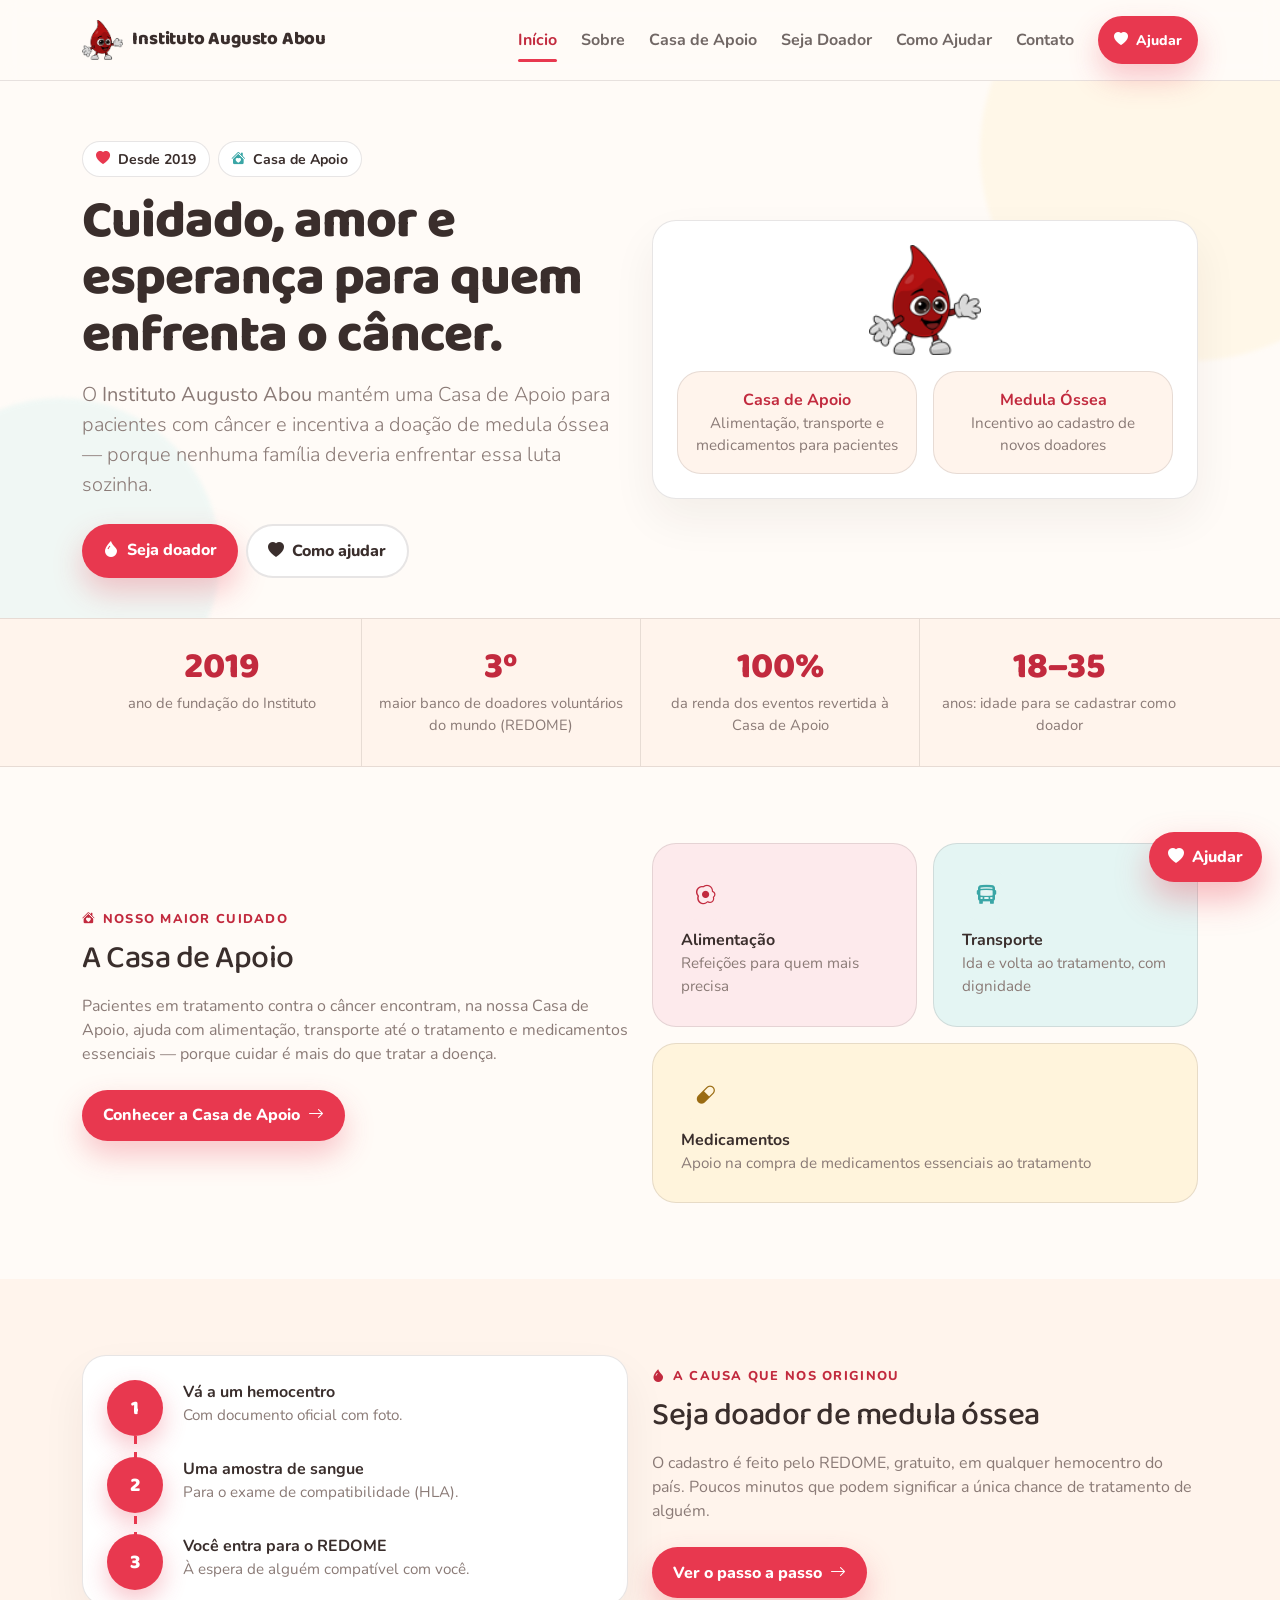
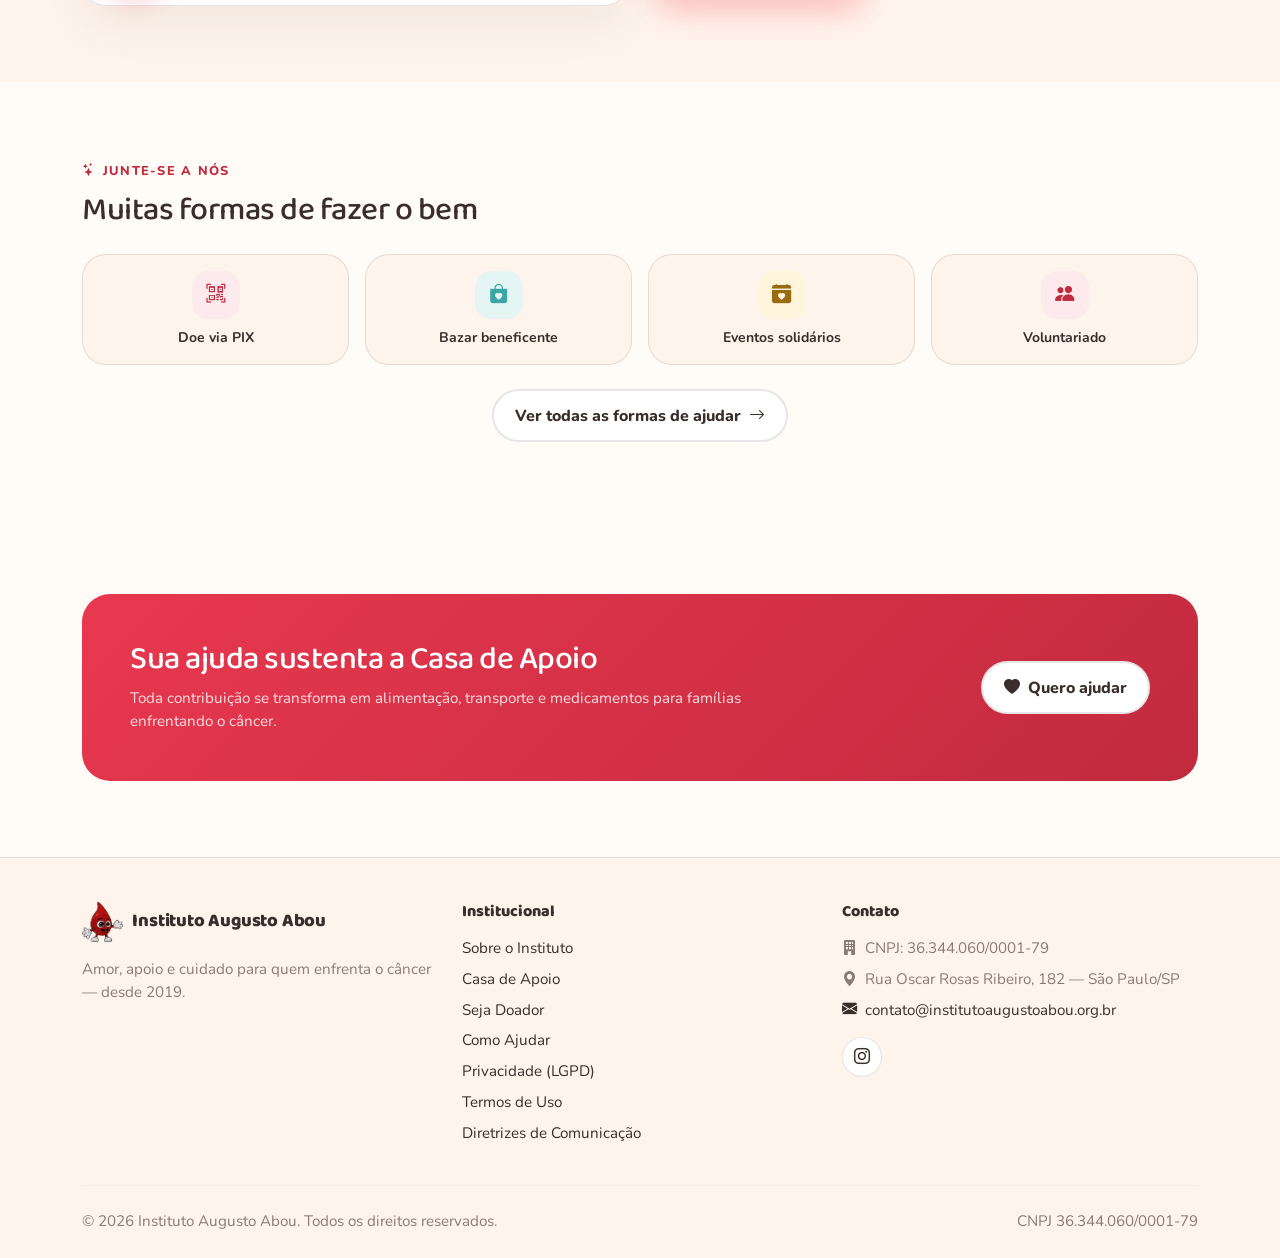
==== index.html @ c19d0eb8 "feat: site institucional do zero com identidade visual própria Site completamente novo (não é a revi" ====
<!doctype html>
<html lang="pt-br">
<head>
  <meta charset="utf-8" />
  <meta name="viewport" content="width=device-width, initial-scale=1" />

  <title>Instituto Augusto Abou — Amor e Apoio na Luta Contra o Câncer</title>
  <meta name="description" content="Instituto Augusto Abou: Casa de Apoio, incentivo à doação de medula óssea e ações solidárias para quem enfrenta o câncer. Desde 2019, transformando cuidado em esperança." />
  <meta name="theme-color" content="#E8384F" />
  <link rel="canonical" href="https://institutoaugustoabou.org.br/" />

  <meta property="og:title" content="Instituto Augusto Abou" />
  <meta property="og:description" content="Amor, apoio e cuidado para quem enfrenta o câncer. Conheça a Casa de Apoio e seja um doador de medula óssea." />
  <meta property="og:type" content="website" />
  <meta property="og:image" content="assets/img/mascote.png" />
  <meta property="og:locale" content="pt_BR" />

  <link rel="icon" href="assets/img/mascote.png" type="image/png" />

  <link rel="preconnect" href="https://fonts.googleapis.com">
  <link rel="preconnect" href="https://fonts.gstatic.com" crossorigin>
  <link href="https://fonts.googleapis.com/css2?family=Baloo+2:wght@600;700;800&family=Nunito:wght@400;600;700;800&display=swap" rel="stylesheet">

  <link href="https://cdn.jsdelivr.net/npm/bootstrap@5.3.3/dist/css/bootstrap.min.css" rel="stylesheet"/>
  <link rel="stylesheet" href="https://cdn.jsdelivr.net/npm/bootstrap-icons@1.11.3/font/bootstrap-icons.min.css">
  <link rel="stylesheet" href="assets/css/styles.css" />

  <script type="application/ld+json">
  {
    "@context":"https://schema.org",
    "@type":"NGO",
    "name":"Instituto Augusto Abou",
    "identifier":"CNPJ 36.344.060/0001-79",
    "description":"Instituto dedicado ao apoio de pacientes com câncer e à conscientização sobre doação de medula óssea.",
    "foundingDate":"2019-11-23",
    "address":{
      "@type":"PostalAddress",
      "streetAddress":"Rua Oscar Rosas Ribeiro, 182",
      "addressLocality":"São Paulo",
      "addressRegion":"SP",
      "addressCountry":"BR"
    },
    "email":"contato@institutoaugustoabou.org.br",
    "sameAs":["https://www.instagram.com/institutoaugustoabou/"]
  }
  </script>
</head>

<body data-page="home">
  <div data-include="nav"></div>

  <!-- HERO -->
  <header class="hero anchor">
    <div class="hero-blob" style="width:420px;height:420px;background:var(--accent-tint);top:-140px;right:-120px;"></div>
    <div class="hero-blob" style="width:320px;height:320px;background:var(--support-tint);bottom:-100px;left:-100px;"></div>
    <div class="container position-relative">
      <div class="row g-4 align-items-center">
        <div class="col-lg-6 reveal">
          <div class="d-flex flex-wrap gap-2 mb-3">
            <span class="pill"><i class="bi bi-heart-fill" style="color:var(--brand)"></i> Desde 2019</span>
            <span class="pill"><i class="bi bi-house-heart-fill" style="color:var(--support)"></i> Casa de Apoio</span>
          </div>

          <h1 class="display-headline mb-3">
            Cuidado, amor e esperança para quem enfrenta o câncer.
          </h1>

          <p class="lead lead-soft mb-4">
            O <b>Instituto Augusto Abou</b> mantém uma Casa de Apoio para pacientes com câncer e incentiva
            a doação de medula óssea — porque nenhuma família deveria enfrentar essa luta sozinha.
          </p>

          <div class="d-flex flex-wrap gap-2">
            <a class="btn btn-brand" href="seja-doador.html"><i class="bi bi-droplet-fill me-1"></i> Seja doador</a>
            <a class="btn btn-ghost" href="como-ajudar.html"><i class="bi bi-heart-fill me-1"></i> Como ajudar</a>
          </div>
        </div>

        <div class="col-lg-6 reveal">
          <div class="card-soft p-4 text-center">
            <img src="assets/img/mascote.png" alt="Mascote do Instituto Augusto Abou" style="height:110px;" class="mb-3">
            <div class="row g-3">
              <div class="col-6">
                <div class="card-tint p-3">
                  <div class="fw-bold" style="color:var(--brand-dark);">Casa de Apoio</div>
                  <div class="mini">Alimentação, transporte e medicamentos para pacientes</div>
                </div>
              </div>
              <div class="col-6">
                <div class="card-tint p-3">
                  <div class="fw-bold" style="color:var(--brand-dark);">Medula Óssea</div>
                  <div class="mini">Incentivo ao cadastro de novos doadores</div>
                </div>
              </div>
            </div>
          </div>
        </div>
      </div>
    </div>
  </header>

  <!-- STAT STRIP -->
  <section class="stat-strip">
    <div class="container">
      <div class="row g-0">
        <div class="col-6 col-md-3 stat-item reveal">
          <div class="stat-num">2019</div>
          <div class="stat-label">ano de fundação do Instituto</div>
        </div>
        <div class="col-6 col-md-3 stat-item stat-divider reveal">
          <div class="stat-num">3º</div>
          <div class="stat-label">maior banco de doadores voluntários do mundo (REDOME)</div>
        </div>
        <div class="col-6 col-md-3 stat-item stat-divider reveal">
          <div class="stat-num">100%</div>
          <div class="stat-label">da renda dos eventos revertida à Casa de Apoio</div>
        </div>
        <div class="col-6 col-md-3 stat-item stat-divider reveal">
          <div class="stat-num">18–35</div>
          <div class="stat-label">anos: idade para se cadastrar como doador</div>
        </div>
      </div>
    </div>
  </section>

  <!-- TEASER: CASA DE APOIO -->
  <section class="section anchor">
    <div class="container">
      <div class="row g-4 align-items-center">
        <div class="col-lg-6 reveal">
          <span class="eyebrow"><i class="bi bi-house-heart-fill"></i> Nosso maior cuidado</span>
          <h2 class="section-title h2 mb-3">A Casa de Apoio</h2>
          <p class="lead-soft mb-4">
            Pacientes em tratamento contra o câncer encontram, na nossa Casa de Apoio, ajuda com
            alimentação, transporte até o tratamento e medicamentos essenciais — porque cuidar é
            mais do que tratar a doença.
          </p>
          <a class="btn btn-brand" href="casa-de-apoio.html">Conhecer a Casa de Apoio <i class="bi bi-arrow-right ms-1"></i></a>
        </div>
        <div class="col-lg-6 reveal">
          <div class="row g-3">
            <div class="col-6">
              <div class="program-card tone-brand">
                <div class="iconbox mb-2"><i class="bi bi-egg-fried"></i></div>
                <div class="fw-bold">Alimentação</div>
                <div class="mini">Refeições para quem mais precisa</div>
              </div>
            </div>
            <div class="col-6">
              <div class="program-card tone-support">
                <div class="iconbox support mb-2"><i class="bi bi-bus-front-fill"></i></div>
                <div class="fw-bold">Transporte</div>
                <div class="mini">Ida e volta ao tratamento, com dignidade</div>
              </div>
            </div>
            <div class="col-12">
              <div class="program-card tone-accent">
                <div class="iconbox accent mb-2"><i class="bi bi-capsule"></i></div>
                <div class="fw-bold">Medicamentos</div>
                <div class="mini">Apoio na compra de medicamentos essenciais ao tratamento</div>
              </div>
            </div>
          </div>
        </div>
      </div>
    </div>
  </section>

  <!-- TEASER: SEJA DOADOR -->
  <section class="section anchor" style="background:var(--surface-soft);">
    <div class="container">
      <div class="row g-4 align-items-center">
        <div class="col-lg-6 order-lg-2 reveal">
          <span class="eyebrow"><i class="bi bi-droplet-fill"></i> A causa que nos originou</span>
          <h2 class="section-title h2 mb-3">Seja doador de medula óssea</h2>
          <p class="lead-soft mb-4">
            O cadastro é feito pelo REDOME, gratuito, em qualquer hemocentro do país. Poucos minutos
            que podem significar a única chance de tratamento de alguém.
          </p>
          <a class="btn btn-brand" href="seja-doador.html">Ver o passo a passo <i class="bi bi-arrow-right ms-1"></i></a>
        </div>
        <div class="col-lg-6 order-lg-1 reveal">
          <div class="card-soft p-4">
            <div class="timeline mb-0">
              <div class="timeline-step">
                <div class="timeline-num">1</div>
                <div class="fw-bold">Vá a um hemocentro</div>
                <div class="mini">Com documento oficial com foto.</div>
              </div>
              <div class="timeline-step">
                <div class="timeline-num">2</div>
                <div class="fw-bold">Uma amostra de sangue</div>
                <div class="mini">Para o exame de compatibilidade (HLA).</div>
              </div>
              <div class="timeline-step">
                <div class="timeline-num">3</div>
                <div class="fw-bold">Você entra para o REDOME</div>
                <div class="mini">À espera de alguém compatível com você.</div>
              </div>
            </div>
          </div>
        </div>
      </div>
    </div>
  </section>

  <!-- TEASER: COMO AJUDAR -->
  <section class="section anchor">
    <div class="container">
      <span class="eyebrow"><i class="bi bi-stars"></i> Junte-se a nós</span>
      <h2 class="section-title h2 mb-4">Muitas formas de fazer o bem</h2>
      <div class="row g-3">
        <div class="col-md-3 col-6 reveal">
          <div class="card-tint p-3 h-100 text-center">
            <div class="iconbox mx-auto mb-2"><i class="bi bi-qr-code-scan"></i></div>
            <div class="fw-bold small">Doe via PIX</div>
          </div>
        </div>
        <div class="col-md-3 col-6 reveal">
          <div class="card-tint p-3 h-100 text-center">
            <div class="iconbox support mx-auto mb-2"><i class="bi bi-bag-heart-fill"></i></div>
            <div class="fw-bold small">Bazar beneficente</div>
          </div>
        </div>
        <div class="col-md-3 col-6 reveal">
          <div class="card-tint p-3 h-100 text-center">
            <div class="iconbox accent mx-auto mb-2"><i class="bi bi-calendar-heart-fill"></i></div>
            <div class="fw-bold small">Eventos solidários</div>
          </div>
        </div>
        <div class="col-md-3 col-6 reveal">
          <div class="card-tint p-3 h-100 text-center">
            <div class="iconbox mx-auto mb-2"><i class="bi bi-people-fill"></i></div>
            <div class="fw-bold small">Voluntariado</div>
          </div>
        </div>
      </div>
      <div class="text-center mt-4 reveal">
        <a class="btn btn-ghost" href="como-ajudar.html">Ver todas as formas de ajudar <i class="bi bi-arrow-right ms-1"></i></a>
      </div>
    </div>
  </section>

  <!-- CTA -->
  <section class="section anchor">
    <div class="container">
      <div class="cta-banner reveal">
        <div class="row align-items-center g-4">
          <div class="col-lg-8">
            <h2 class="section-title h2 text-white mb-2">Sua ajuda sustenta a Casa de Apoio</h2>
            <p class="mini mb-0">Toda contribuição se transforma em alimentação, transporte e medicamentos para famílias enfrentando o câncer.</p>
          </div>
          <div class="col-lg-4 text-lg-end">
            <a class="btn btn-ghost" href="como-ajudar.html" style="background:#fff;"><i class="bi bi-heart-fill me-1"></i> Quero ajudar</a>
          </div>
        </div>
      </div>
    </div>
  </section>

  <a class="fab-support" href="como-ajudar.html"><i class="bi bi-heart-fill"></i> Ajudar</a>

  <div data-include="footer"></div>

  <script src="https://cdn.jsdelivr.net/npm/bootstrap@5.3.3/dist/js/bootstrap.bundle.min.js"></script>
  <script src="assets/js/include.js"></script>
  <script src="assets/js/main.js"></script>
</body>
</html>
---- assets/css/styles.css ----
:root{
  --bg: #FFFBF7;
  --surface: #FFFFFF;
  --surface-soft: #FFF4EC;
  --brand: #E8384F;
  --brand-dark: #C22A3E;
  --brand-tint: #FDEAEC;
  --support: #3AA6A6;
  --support-tint: #E4F5F3;
  --accent: #FFC24B;
  --accent-tint: #FFF4DC;
  --text: #3A2E2C;
  --muted: #8A7A76;
  --line: rgba(58,46,44,.12);
  --font-display: 'Baloo 2', 'Segoe UI', system-ui, sans-serif;
  --font-body: 'Nunito', 'Segoe UI', system-ui, sans-serif;
}

html{ scroll-behavior: smooth; }
html, body{ height: 100%; }
body{
  font-family: var(--font-body);
  background: var(--bg);
  color: var(--text);
}
h1,h2,h3,h4,h5,h6{ font-family: var(--font-display); font-weight: 700; }
a{ color: var(--brand-dark); }
::selection{ background: var(--accent-tint); }

/* Navbar */
.navbar{
  background: rgba(255,251,247,.88) !important;
  border-bottom: 1px solid var(--line);
  backdrop-filter: blur(10px);
}
.brand-lockup{ display:flex; align-items:center; gap:.6rem; text-decoration:none; }
.brand-lockup img{ height: 40px; }
.brand-lockup span{
  font-family: var(--font-display);
  font-weight: 800;
  font-size: 1.15rem;
  color: var(--text);
  letter-spacing: -.2px;
}
.navbar .nav-link{
  font-weight: 700;
  color: var(--text) !important;
  opacity: .72;
  position: relative;
}
.navbar .nav-link.active,
.navbar .nav-link:hover{ opacity: 1; color: var(--brand-dark) !important; }
.navbar .nav-link.active::after{
  content:"";
  position:absolute;
  left:.5rem; right:.5rem; bottom:-2px;
  height:3px; border-radius: 3px;
  background: var(--brand);
}
.navbar-toggler{ border-color: var(--line) !important; box-shadow:none !important; }

/* Layout helpers */
.anchor{ scroll-margin-top: 96px; }
.section{ padding: 76px 0; }
.section-title{ letter-spacing: -.5px; line-height: 1.15; }
.eyebrow{
  display:inline-flex; align-items:center; gap:.4rem;
  font-family: var(--font-body);
  font-weight: 800; font-size: .8rem;
  letter-spacing: .1em; text-transform: uppercase;
  color: var(--brand-dark);
  margin-bottom: .75rem;
}
.lead-soft{ color: var(--muted); }

/* Cards */
.card-soft{
  background: var(--surface);
  border: 1px solid var(--line);
  border-radius: 24px;
  box-shadow: 0 20px 45px rgba(58,30,20,.06);
}
.card-tint{
  background: var(--surface-soft);
  border: 1px solid var(--line);
  border-radius: 24px;
}
.mini{ color: var(--muted); font-size: .95rem; }
.hr-soft{ height:1px; background: var(--line); margin: 18px 0; }

.iconbox{
  width: 48px; height: 48px;
  display:flex; align-items:center; justify-content:center;
  border-radius: 16px;
  background: var(--brand-tint);
  color: var(--brand-dark);
  font-size: 1.2rem;
  flex: 0 0 auto;
}
.iconbox.support{ background: var(--support-tint); color: var(--support); }
.iconbox.accent{ background: var(--accent-tint); color: #9a6b12; }

/* Buttons */
.btn-brand{
  background: var(--brand);
  border: 0; color:#fff; font-weight: 800;
  border-radius: 999px; padding: .85rem 1.3rem;
  box-shadow: 0 14px 30px rgba(232,56,79,.28);
}
.btn-brand:hover{ background: var(--brand-dark); color:#fff; }
.btn-ghost{
  border-radius: 999px;
  border: 2px solid var(--line);
  background: var(--surface);
  color: var(--text); font-weight: 800;
  padding: .8rem 1.3rem;
}
.btn-ghost:hover{ border-color: var(--brand); color: var(--brand-dark); }
.btn-support{
  background: var(--support); border:0; color:#fff; font-weight:800;
  border-radius: 999px; padding: .85rem 1.3rem;
  box-shadow: 0 14px 30px rgba(58,166,166,.28);
}
.btn-support:hover{ filter: brightness(.95); color:#fff; }

/* Hero */
.hero{ padding: 60px 0 40px; position: relative; overflow: hidden; }
.hero-blob{
  position:absolute; z-index:0; border-radius: 50%;
  filter: blur(2px); opacity:.55;
}
.hero .display-headline{
  font-size: clamp(2.2rem, 4.6vw, 3.3rem);
  font-weight: 800; letter-spacing: -1px; line-height: 1.08;
}
.pill{
  display:inline-flex; align-items:center; gap:.5rem;
  padding: .4rem .8rem; border-radius: 999px;
  background: var(--surface); border: 1px solid var(--line);
  color: var(--text); font-weight:700; font-size: .88rem;
  white-space: nowrap;
}

/* Page hero (inner pages) */
.page-hero{ padding: 52px 0 40px; border-bottom: 1px solid var(--line); }
.page-hero h1{ font-size: clamp(1.9rem, 3.6vw, 2.6rem); }
.breadcrumb-mini{ color: var(--muted); font-size: .85rem; }
.breadcrumb-mini a{ color: var(--muted); text-decoration:none; }
.breadcrumb-mini a:hover{ color: var(--brand-dark); }

/* Stat strip */
.stat-strip{ background: var(--surface-soft); border-top:1px solid var(--line); border-bottom:1px solid var(--line); }
.stat-item{ text-align:center; padding: 30px 12px; }
.stat-num{ font-family: var(--font-display); font-weight: 800; font-size: 2.3rem; color: var(--brand-dark); line-height:1; }
.stat-label{ color: var(--muted); font-size: .92rem; margin-top: .4rem; }
.stat-divider{ border-left: 1px solid var(--line); }

/* Timeline */
.timeline{ position: relative; }
.timeline::before{
  content:""; position:absolute; left: 27px; top: 8px; bottom: 8px; width: 3px;
  background: repeating-linear-gradient(180deg, var(--brand) 0 8px, transparent 8px 16px);
  border-radius: 3px;
}
.timeline-step{ position: relative; padding-left: 76px; margin-bottom: 30px; }
.timeline-step:last-child{ margin-bottom: 0; }
.timeline-num{
  position:absolute; left:0; top:0; width: 56px; height: 56px; border-radius: 50%;
  display:flex; align-items:center; justify-content:center;
  background: var(--brand); font-family: var(--font-display); font-weight: 800; font-size: 1.25rem;
  color:#fff; box-shadow: 0 10px 24px rgba(232,56,79,.3);
}

/* Program cards (Casa de Apoio) */
.program-card{
  border-radius: 24px; padding: 28px; height:100%;
  border: 1px solid var(--line);
}
.program-card.tone-support{ background: var(--support-tint); }
.program-card.tone-brand{ background: var(--brand-tint); }
.program-card.tone-accent{ background: var(--accent-tint); }

/* Resource / external links */
.resource-link{
  display:flex; align-items:center; gap:.75rem;
  padding: 14px 16px; border-radius: 16px;
  border:1px solid var(--line); background: var(--surface);
  color: var(--text) !important; text-decoration:none !important;
  transition: border-color .15s ease, transform .15s ease;
}
.resource-link:hover{ border-color: var(--brand); transform: translateX(2px); }
.resource-link .bi-box-arrow-up-right{ margin-left:auto; color: var(--muted); }

/* CTA banner */
.cta-banner{
  border-radius: 28px; padding: 48px;
  background: linear-gradient(135deg, var(--brand), var(--brand-dark));
  color:#fff;
}
.cta-banner .mini{ color: rgba(255,255,255,.85); }
.cta-banner.tone-support{ background: linear-gradient(135deg, var(--support), #2c8484); }

/* Copy field */
.copy-field{
  display:flex; align-items:center; gap:.5rem;
  background: var(--surface-soft); border: 1px solid var(--line);
  border-radius: 14px; padding: .6rem .8rem;
}
.copy-field code{ color: var(--text); flex:1; word-break: break-all; font-size:.9rem; }
.copy-btn{
  border: 0; background: var(--brand); color:#fff;
  border-radius: 999px; padding: .4rem .9rem; font-size:.85rem; font-weight:800;
  flex: 0 0 auto;
}
.copy-btn:hover{ background: var(--brand-dark); }

/* Map */
.map-frame{ border-radius: 22px; overflow:hidden; border:1px solid var(--line); }
.map-frame iframe{ width:100%; height: 320px; border:0; display:block; }

/* Floating CTA */
.fab-support{
  position: fixed; right: 18px; bottom: 18px; z-index: 1030;
  display:inline-flex; align-items:center; gap:.5rem;
  padding: .8rem 1.2rem; border-radius: 999px;
  background: var(--brand); color:#fff; font-weight: 800; text-decoration:none;
  box-shadow: 0 16px 34px rgba(232,56,79,.35);
}
.fab-support:hover{ color:#fff; background: var(--brand-dark); }

/* Reveal on scroll */
.reveal{ opacity: 0; transform: translateY(16px); transition: opacity .55s ease, transform .55s ease; }
.reveal.in{ opacity: 1; transform: none; }

/* Footer */
footer{ border-top: 1px solid var(--line); padding: 44px 0 26px; background: var(--surface-soft); }
footer a{ color: var(--text); text-decoration: none; }
footer a:hover{ color: var(--brand-dark); text-decoration: underline; }
footer h6{ font-weight: 800; color: var(--text); font-family: var(--font-display); }
.footer-sep{ border-color: var(--line); }
.social-btn{
  width: 40px; height: 40px; display:flex; align-items:center; justify-content:center;
  border-radius: 999px; background: var(--surface); border: 1px solid var(--line); color: var(--text) !important;
}
.social-btn:hover{ background: var(--brand); border-color: var(--brand); color:#fff !important; }

/* Form controls */
.form-control, .form-select{
  background: var(--surface); border: 1px solid var(--line); color: var(--text);
  border-radius: 14px;
}
.form-control:focus, .form-select:focus{
  border-color: var(--brand); box-shadow: 0 0 0 .2rem var(--brand-tint); color: var(--text); background: var(--surface);
}
.form-control::placeholder{ color: var(--muted); }

/* Accordion */
.accordion-item{ background: transparent; border:0; margin-bottom: .75rem; }
.accordion-button{
  background: var(--surface); color: var(--text);
  border: 1px solid var(--line); border-radius: 16px !important;
  padding: 14px 18px; font-weight: 800;
}
.accordion-button:not(.collapsed){ background: var(--brand-tint); color: var(--brand-dark); box-shadow:none; }
.accordion-button:focus{ box-shadow:none; }
.accordion-body{
  background: var(--surface); border: 1px solid var(--line); border-top: 0;
  border-radius: 0 0 16px 16px; color: var(--muted);
}

/* Small tweaks */
.list-check li{ margin-bottom: .55rem; }
.list-check li:last-child{ margin-bottom: 0; }

#formStatus{ display:none; }
#formStatus.show{ display:block; }
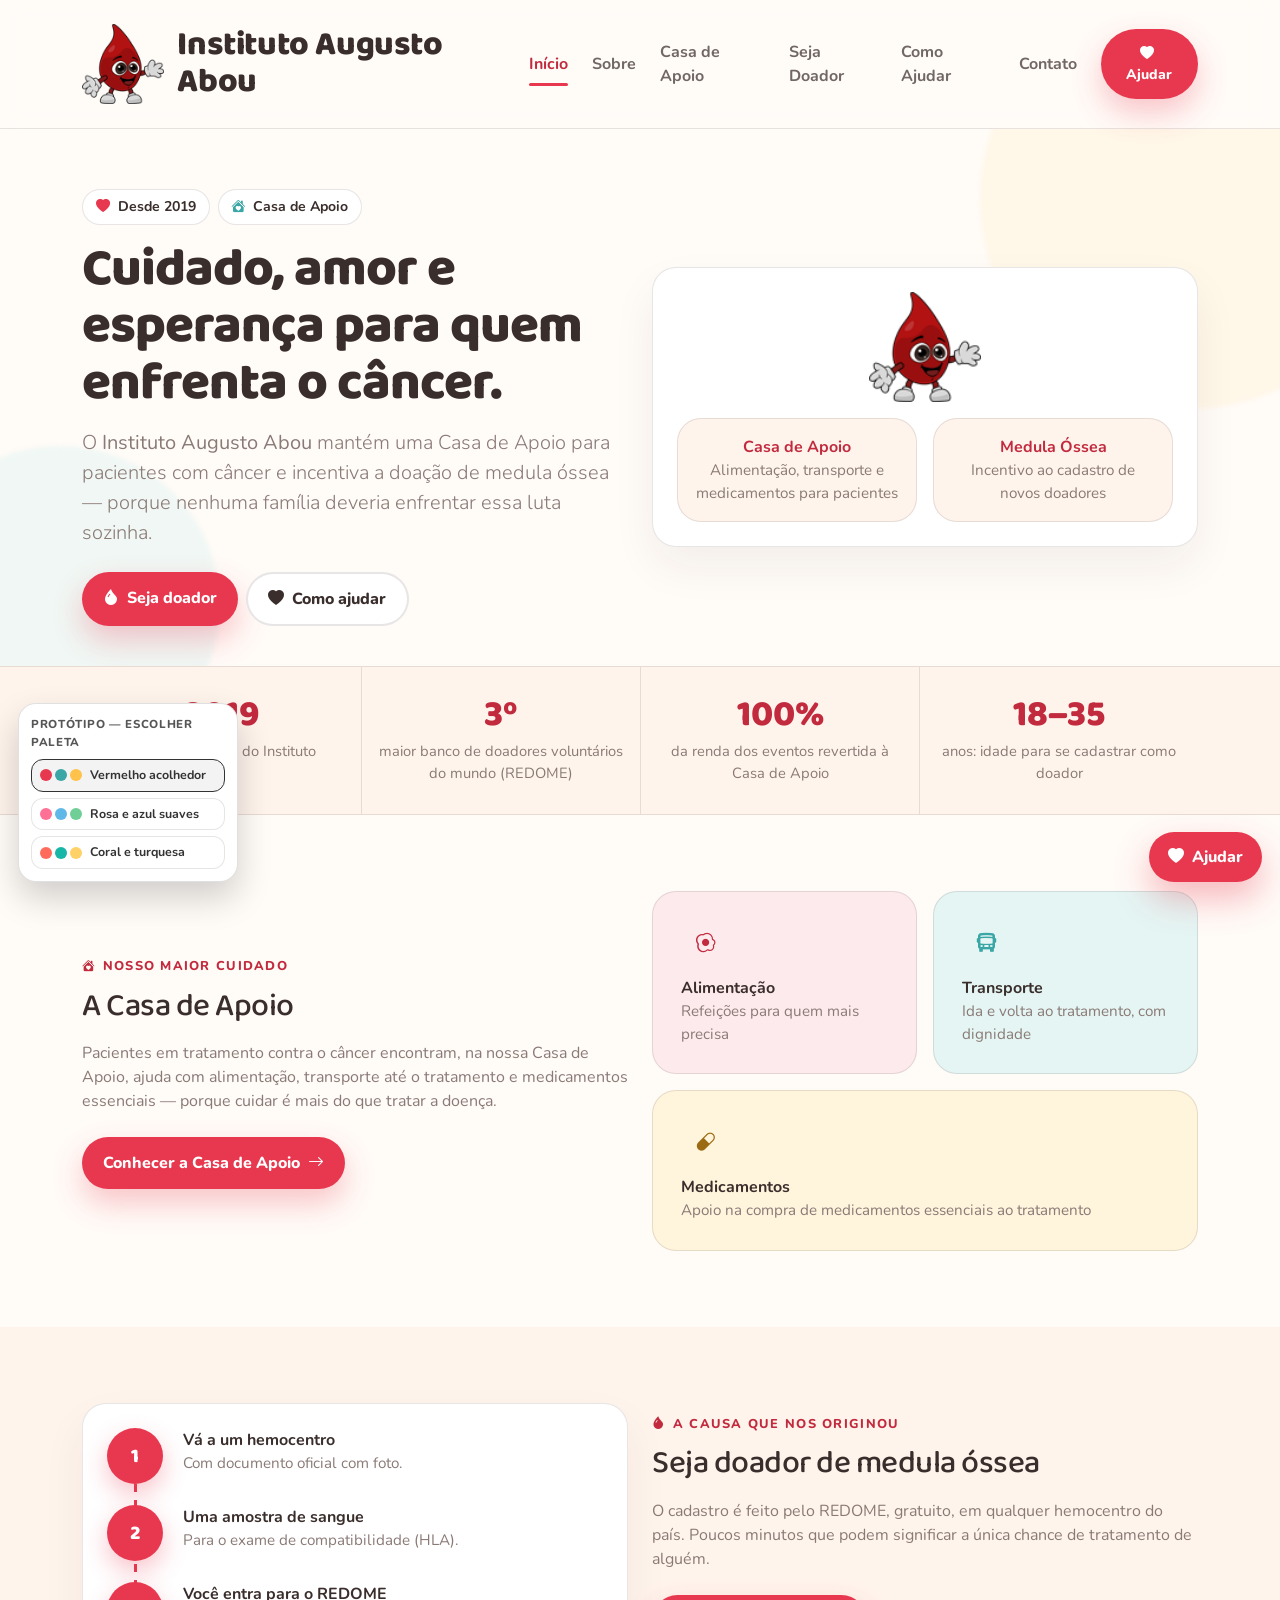
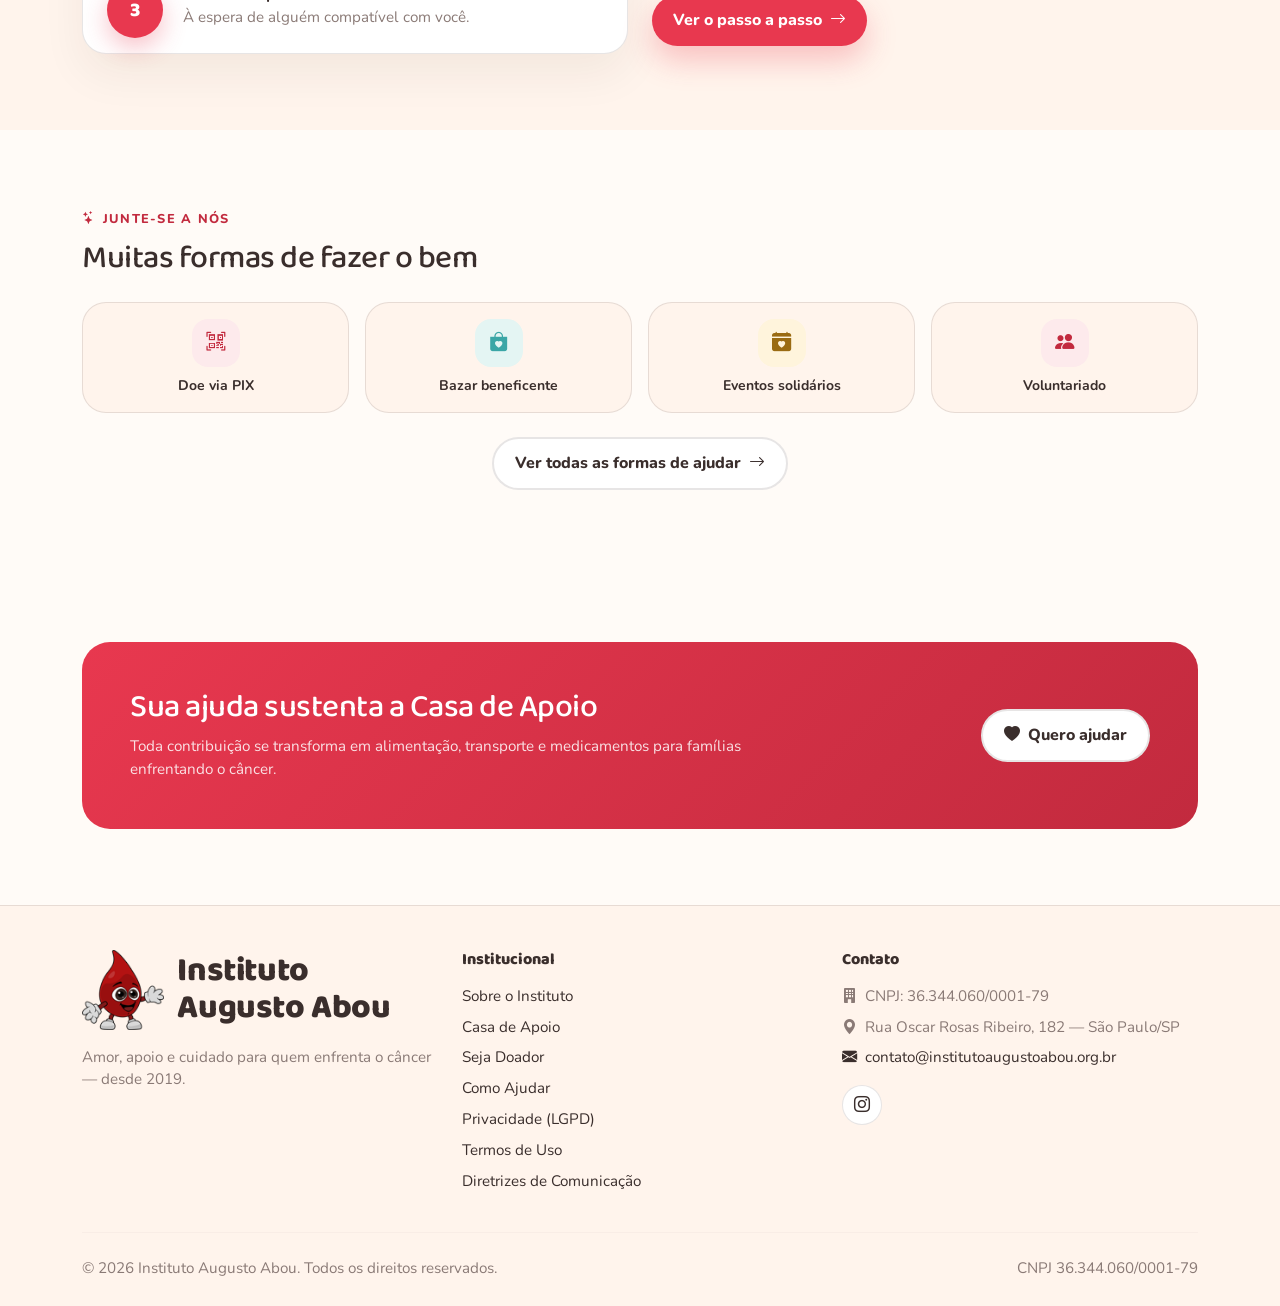
==== commit f49d4d48: "feat: aumenta ainda mais o logo/nome e adiciona seletor provisório de paleta - Logo do menu aumentad" ====
--- a/index.html
+++ b/index.html
@@ -3,6 +3,7 @@
 <head>
   <meta charset="utf-8" />
   <meta name="viewport" content="width=device-width, initial-scale=1" />
+  <script>(function(){try{var p=localStorage.getItem("palette");if(p)document.documentElement.setAttribute("data-palette",p);}catch(e){}})();</script>
 
   <title>Instituto Augusto Abou — Amor e Apoio na Luta Contra o Câncer</title>
   <meta name="description" content="Instituto Augusto Abou: Casa de Apoio, incentivo à doação de medula óssea e ações solidárias para quem enfrenta o câncer. Desde 2019, transformando cuidado em esperança." />
--- a/assets/css/styles.css
+++ b/assets/css/styles.css
@@ -16,6 +16,61 @@
   --font-body: 'Nunito', 'Segoe UI', system-ui, sans-serif;
 }
 
+/* Paleta alternativa: Rosa e azul suaves */
+:root[data-palette="rosa"]{
+  --bg: #FFFFFF;
+  --surface: #FFFFFF;
+  --surface-soft: #F7F8FC;
+  --brand: #FF7096;
+  --brand-dark: #E8547E;
+  --brand-tint: #FFE8EF;
+  --support: #5FB8E8;
+  --support-tint: #E7F5FD;
+  --accent: #6FCF97;
+  --accent-tint: #E9F9EF;
+  --text: #33323C;
+  --muted: #7A7A88;
+  --line: rgba(51,50,60,.12);
+}
+
+/* Paleta alternativa: Coral e turquesa vibrante */
+:root[data-palette="coral"]{
+  --bg: #FFFFFF;
+  --surface: #FFFFFF;
+  --surface-soft: #FBF7F6;
+  --brand: #FF6B5B;
+  --brand-dark: #E5503F;
+  --brand-tint: #FFE7E3;
+  --support: #17B6A7;
+  --support-tint: #E1F7F4;
+  --accent: #FFD166;
+  --accent-tint: #FFF6DE;
+  --text: #2B2B2B;
+  --muted: #767676;
+  --line: rgba(43,43,43,.12);
+}
+
+/* Seletor provisório de paleta (ferramenta de decisão, não faz parte do site final) */
+.palette-switcher{
+  position: fixed; left: 18px; bottom: 18px; z-index: 1040;
+  background: #fff; border: 1px solid rgba(0,0,0,.12); border-radius: 18px;
+  padding: 12px; box-shadow: 0 16px 34px rgba(0,0,0,.18);
+  font-family: var(--font-body); max-width: 220px;
+}
+.palette-switcher .ps-title{
+  font-weight: 800; font-size: .72rem; text-transform: uppercase; letter-spacing: .06em;
+  color: #555; margin-bottom: 8px;
+}
+.palette-switcher .ps-options{ display:flex; flex-direction: column; gap: 6px; }
+.palette-switcher button{
+  display:flex; align-items:center; gap: 8px;
+  border: 1px solid rgba(0,0,0,.1); background:#fff; border-radius: 12px;
+  padding: 6px 8px; font-size: .78rem; font-weight: 700; color:#333; cursor: pointer; text-align:left;
+}
+.palette-switcher button.active{ border-color: #333; background:#f3f3f3; }
+.palette-switcher .ps-dots{ display:flex; gap:3px; flex: 0 0 auto; }
+.palette-switcher .ps-dot{ width:12px; height:12px; border-radius:50%; }
+
 html{ scroll-behavior: smooth; }
 html, body{ height: 100%; }
 body{
@@ -33,14 +88,19 @@
   border-bottom: 1px solid var(--line);
   backdrop-filter: blur(10px);
 }
-.brand-lockup{ display:flex; align-items:center; gap:.6rem; text-decoration:none; }
-.brand-lockup img{ height: 40px; }
+.brand-lockup{ display:flex; align-items:center; gap:.85rem; text-decoration:none; }
+.brand-lockup img{ height: 80px; }
 .brand-lockup span{
   font-family: var(--font-display);
   font-weight: 800;
-  font-size: 1.15rem;
+  font-size: 2.1rem;
   color: var(--text);
-  letter-spacing: -.2px;
+  letter-spacing: -.4px;
+  line-height: 1.1;
+}
+@media (max-width: 575.98px){
+  .brand-lockup img{ height: 52px; }
+  .brand-lockup span{ font-size: 1.3rem; }
 }
 .navbar .nav-link{
   font-weight: 700;
@@ -60,7 +120,7 @@
 .navbar-toggler{ border-color: var(--line) !important; box-shadow:none !important; }
 
 /* Layout helpers */
-.anchor{ scroll-margin-top: 96px; }
+.anchor{ scroll-margin-top: 132px; }
 .section{ padding: 76px 0; }
 .section-title{ letter-spacing: -.5px; line-height: 1.15; }
 .eyebrow{
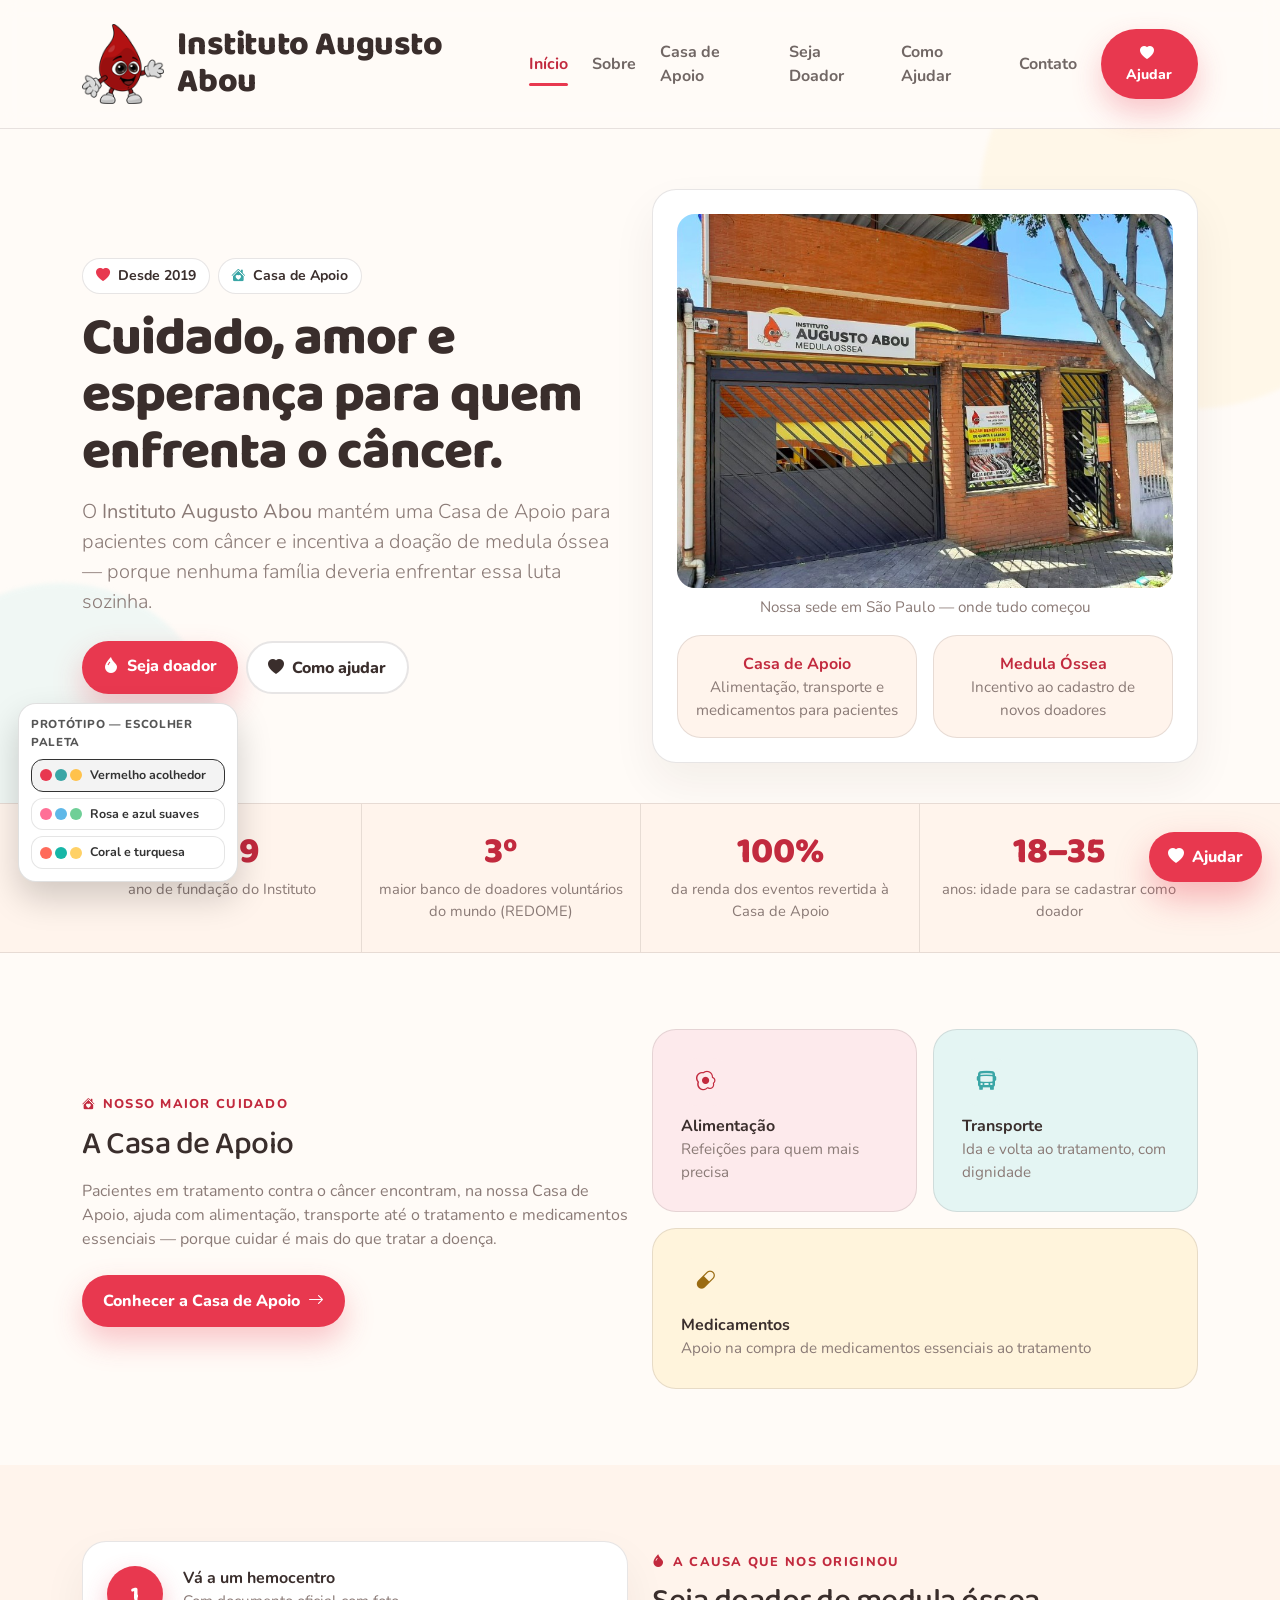
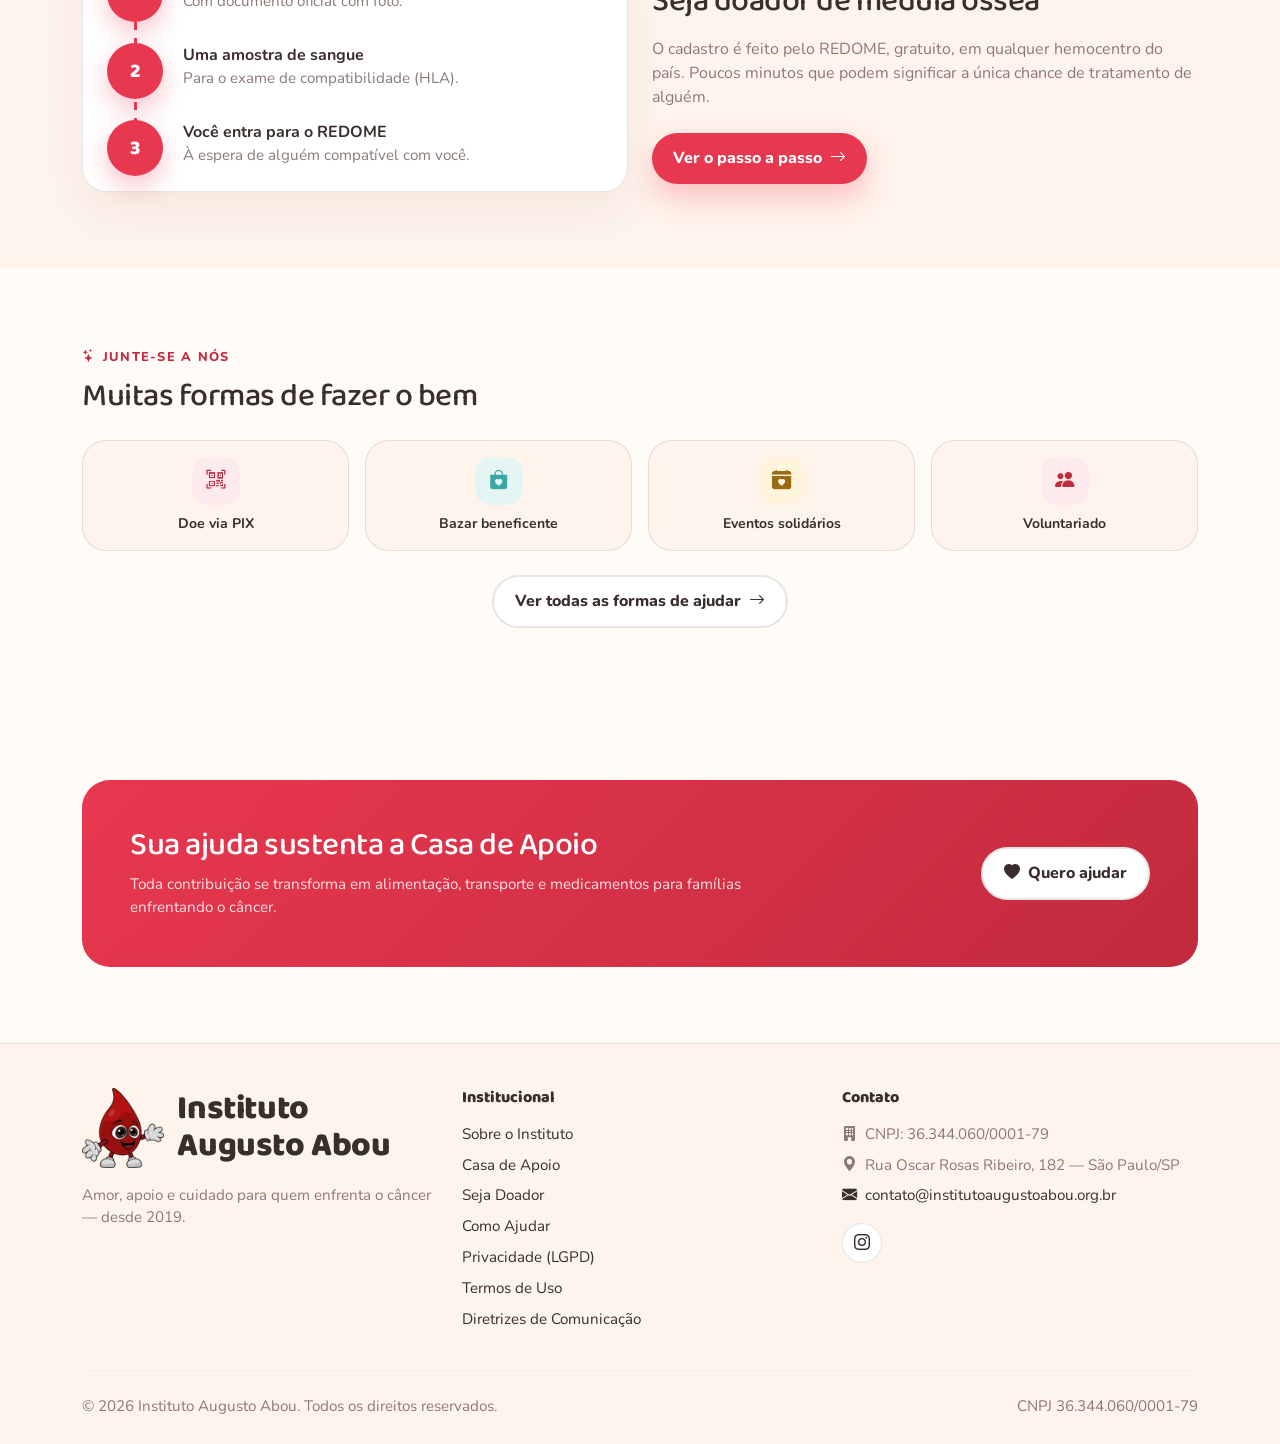
==== commit 8f58ee06: "feat: substitui mascote por foto real da sede no hero da home Foto da fachada do Instituto (Rua Osca" ====
--- a/index.html
+++ b/index.html
@@ -79,7 +79,8 @@
 
         <div class="col-lg-6 reveal">
           <div class="card-soft p-4 text-center">
-            <img src="assets/img/mascote.png" alt="Mascote do Instituto Augusto Abou" style="height:110px;" class="mb-3">
+            <img src="assets/img/sede-instituto.jpg" alt="Sede do Instituto Augusto Abou, em São Paulo" class="img-fluid mb-2" style="border-radius:18px;">
+            <p class="mini mb-3">Nossa sede em São Paulo — onde tudo começou</p>
             <div class="row g-3">
               <div class="col-6">
                 <div class="card-tint p-3">
